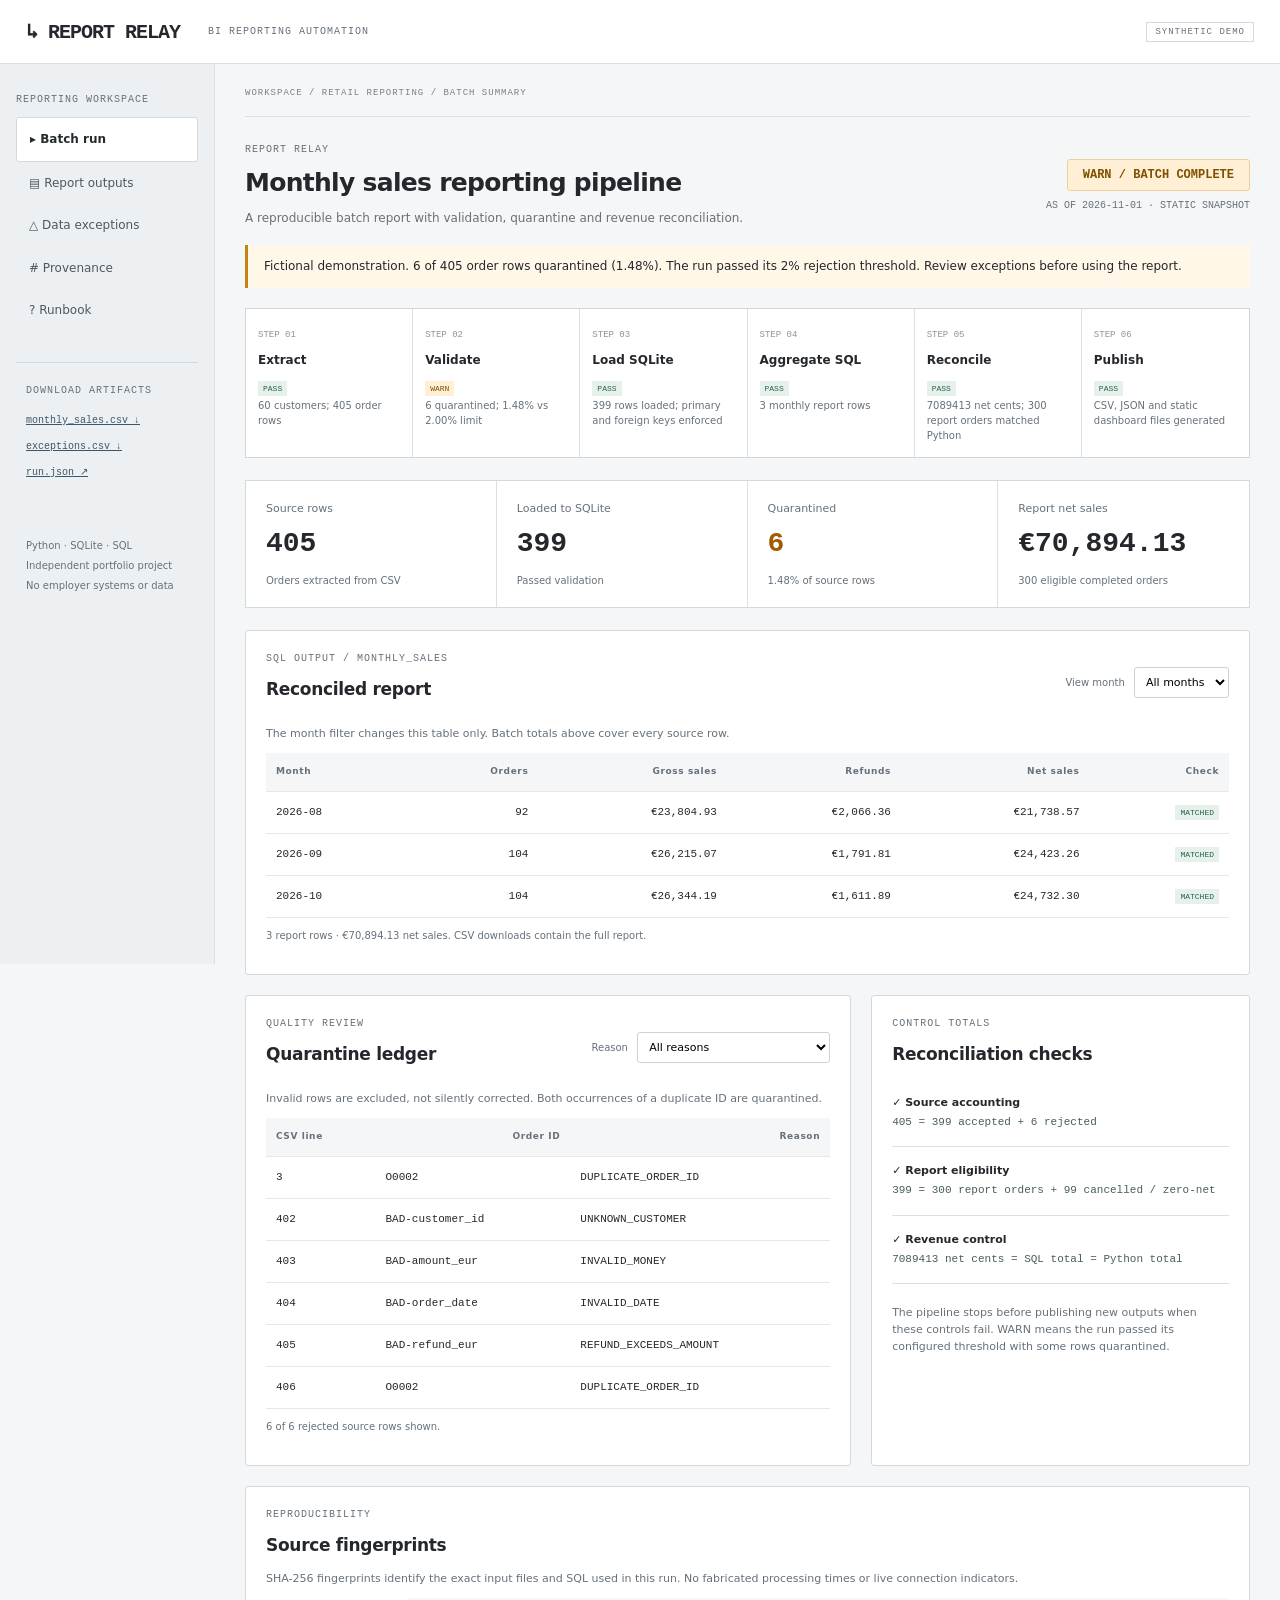
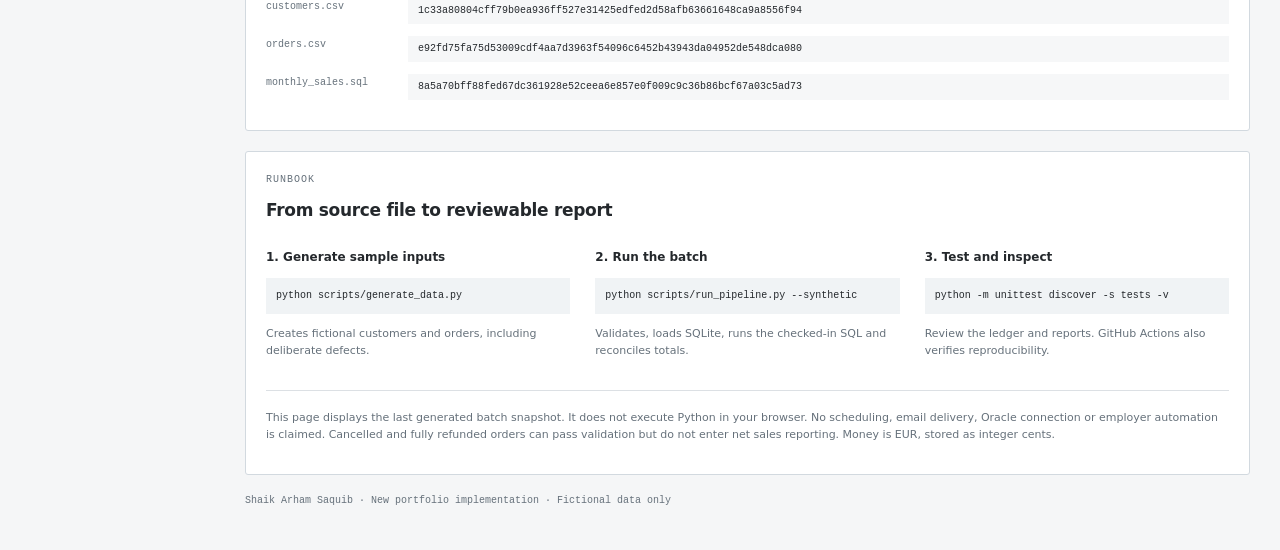
==== site/index.html @ bd5809dd "Build Report Relay with CSV validation, SQLite reporting, reconciliation and run console" ====
<!doctype html><html lang="en"><head><meta charset="utf-8"><meta name="viewport" content="width=device-width,initial-scale=1"><title>Report Relay | BI Reporting Automation</title><link rel="stylesheet" href="styles.css"><script defer src="data.js"></script><script defer src="app.js"></script></head><body><a class="skip" href="#main">Skip to run report</a>
<header><a class="brand" href="#">↳ REPORT RELAY</a><span>BI REPORTING AUTOMATION</span><span class="environment">SYNTHETIC DEMO</span></header><div class="workspace"><aside class="sidebar"><p class="label">REPORTING WORKSPACE</p><a href="#main" class="active">▸ Batch run</a><a href="#reports">▤ Report outputs</a><a href="#exceptions">△ Data exceptions</a><a href="#provenance"># Provenance</a><a href="#method">? Runbook</a><div class="artifacts"><p class="label">DOWNLOAD ARTIFACTS</p><a href="downloads/monthly_sales.csv" download>monthly_sales.csv ↓</a><a href="downloads/exceptions.csv" download>exceptions.csv ↓</a><a href="../outputs/run.json">run.json ↗</a></div><p class="sidebar-note">Python · SQLite · SQL<br>Independent portfolio project<br>No employer systems or data</p></aside>
<main id="main"><div class="breadcrumbs">WORKSPACE / RETAIL REPORTING / BATCH SUMMARY</div><section class="run-title"><div><p class="label">REPORT RELAY</p><h1>Monthly sales reporting pipeline</h1><p class="sub">A reproducible batch report with validation, quarantine and revenue reconciliation.</p></div><div class="run-result"><span id="run-status"></span><small id="asof"></small></div></section><div class="notice" id="notice"></div>
<section class="pipeline" aria-label="Pipeline stage results" id="stages"></section>
<section class="metrics" aria-label="Full batch counts"><article><span>Source rows</span><strong id="input"></strong><small>Orders extracted from CSV</small></article><article><span>Loaded to SQLite</span><strong id="accepted"></strong><small>Passed validation</small></article><article class="warning"><span>Quarantined</span><strong id="rejected"></strong><small id="reject-rate"></small></article><article><span>Report net sales</span><strong id="revenue"></strong><small id="eligible"></small></article></section>
<section class="panel" id="reports"><div class="panel-heading"><div><p class="label">SQL OUTPUT / MONTHLY_SALES</p><h2>Reconciled report</h2></div><label for="month">View month <select id="month"><option value="">All months</option></select></label></div><p class="hint">The month filter changes this table only. Batch totals above cover every source row.</p><div class="table-wrap"><table><caption class="sr-only">Monthly sales output from SQLite</caption><thead><tr><th>Month</th><th>Orders</th><th>Gross sales</th><th>Refunds</th><th>Net sales</th><th>Check</th></tr></thead><tbody id="monthly"></tbody></table></div><p id="month-status" role="status" aria-live="polite"></p></section>
<div class="columns"><section class="panel" id="exceptions"><div class="panel-heading"><div><p class="label">QUALITY REVIEW</p><h2>Quarantine ledger</h2></div><label for="reason">Reason <select id="reason"><option value="">All reasons</option></select></label></div><p class="hint">Invalid rows are excluded, not silently corrected. Both occurrences of a duplicate ID are quarantined.</p><div class="table-wrap"><table><caption class="sr-only">Rejected order rows</caption><thead><tr><th>CSV line</th><th>Order ID</th><th>Reason</th></tr></thead><tbody id="errors"></tbody></table></div><p id="error-status" role="status" aria-live="polite"></p></section><section class="panel checks"><p class="label">CONTROL TOTALS</p><h2>Reconciliation checks</h2><div id="checks"></div><p class="hint">The pipeline stops before publishing new outputs when these controls fail. WARN means the run passed its configured threshold with some rows quarantined.</p></section></div>
<section class="panel" id="provenance"><p class="label">REPRODUCIBILITY</p><h2>Source fingerprints</h2><p class="hint">SHA-256 fingerprints identify the exact input files and SQL used in this run. No fabricated processing times or live connection indicators.</p><dl id="hashes"></dl></section>
<section class="panel" id="method"><p class="label">RUNBOOK</p><h2>From source file to reviewable report</h2><div class="runbook"><div><h3>1. Generate sample inputs</h3><code>python scripts/generate_data.py</code><p>Creates fictional customers and orders, including deliberate defects.</p></div><div><h3>2. Run the batch</h3><code>python scripts/run_pipeline.py --synthetic</code><p>Validates, loads SQLite, runs the checked-in SQL and reconciles totals.</p></div><div><h3>3. Test and inspect</h3><code>python -m unittest discover -s tests -v</code><p>Review the ledger and reports. GitHub Actions also verifies reproducibility.</p></div></div><p class="note">This page displays the last generated batch snapshot. It does not execute Python in your browser. No scheduling, email delivery, Oracle connection or employer automation is claimed. Cancelled and fully refunded orders can pass validation but do not enter net sales reporting. Money is EUR, stored as integer cents.</p></section><footer>Shaik Arham Saquib · New portfolio implementation · Fictional data only</footer></main></div></body></html>
---- site/styles.css ----
:root{--ink:#24282c;--muted:#66717b;--line:#dce0e4;--amber:#a45b00;--bg:#f5f6f7}*{box-sizing:border-box}body{margin:0;font:13px/1.55 system-ui,sans-serif;color:var(--ink);background:var(--bg)}header{height:64px;background:white;border-bottom:1px solid var(--line);display:flex;gap:28px;align-items:center;padding:0 26px}header>span{font:10px monospace;color:var(--muted);letter-spacing:1px}.brand{font:800 20px monospace;letter-spacing:-1px;text-decoration:none;color:var(--ink)}header .environment{margin-left:auto;border:1px solid #d4d9dd;padding:4px 8px;font-size:9px}.workspace{display:grid;grid-template-columns:215px minmax(0,1fr)}.sidebar{padding:28px 16px;background:#edf0f2;border-right:1px solid var(--line);position:sticky;top:0;height:100vh}.sidebar>a{display:block;padding:12px 13px;color:#4d5860;text-decoration:none;border-radius:3px;font-size:12px}.sidebar>a.active{background:#fff;border:1px solid #d5d9dc;color:#252c30;font-weight:700}.label{font:10px/1.5 monospace;letter-spacing:1px;color:var(--muted);margin:0 0 10px}.artifacts{border-top:1px solid #d3d9de;margin:30px 0;padding:20px 10px}.artifacts a{display:block;font:10px/2.6 monospace;color:#3d5669}.sidebar-note{font-size:10px;line-height:2;color:var(--muted);padding:0 10px}main{padding:24px 30px;max-width:1450px;width:100%}.breadcrumbs{font:9px monospace;color:#76818b;letter-spacing:1px;border-bottom:1px solid var(--line);padding-bottom:18px}.run-title{display:flex;justify-content:space-between;gap:25px;align-items:center;padding:25px 0 18px}h1{font-size:25px;letter-spacing:-.7px;line-height:1.3;margin:5px 0 9px}.sub{color:var(--muted);font-size:12px;margin:0}.run-result{text-align:right;white-space:nowrap}#run-status{display:inline-block;font:700 12px monospace;color:#805000;background:#fff0d5;border:1px solid #edcf9c;padding:8px 15px;border-radius:3px}.run-result small{display:block;font:10px monospace;color:var(--muted);margin-top:9px}.notice{border-left:3px solid #c78216;background:#fff7e7;padding:12px 16px;font-size:12px;margin-bottom:20px}.pipeline{display:grid;grid-template-columns:repeat(6,minmax(0,1fr));border:1px solid #cfd6dc;background:white;margin-bottom:22px}.stage{padding:14px 12px;border-right:1px solid var(--line)}.stage:last-child{border:0}.stage .step{font:9px monospace;color:#8b949b}.stage strong{display:block;font-size:12px;margin:8px 0}.stage small{font-size:10px;color:var(--muted);line-height:1.5;display:block}.status{font:8px monospace;padding:3px 5px;color:#23634a;background:#e7f1eb;display:inline-block}.status.warn{background:#fff0d5;color:#805000}.metrics{display:grid;grid-template-columns:repeat(4,1fr);border:1px solid #d2d9df;background:white;margin-bottom:22px}.metrics article{padding:17px 20px;border-right:1px solid var(--line)}.metrics article:last-child{border:0}.metrics span{font-size:11px;color:var(--muted)}.metrics strong{display:block;font:600 28px/1.5 monospace;margin:5px 0}.metrics small{font-size:10px;color:var(--muted)}.metrics .warning strong{color:var(--amber)}.panel{background:white;border:1px solid #d2d9df;padding:20px;margin-bottom:20px;border-radius:3px}.panel-heading{display:flex;justify-content:space-between;gap:15px;align-items:center}h2{font-size:17px;margin:3px 0 12px;letter-spacing:-.3px}.hint{font-size:11px;color:var(--muted)}label{font-size:10px;color:var(--muted)}select{font:11px system-ui;padding:7px;border:1px solid #cbd3da;background:white;margin-left:6px;border-radius:3px;max-width:220px}.table-wrap{overflow:auto}table{width:100%;border-collapse:collapse;white-space:nowrap;font-size:11px;text-align:right}th,td{padding:12px 10px;border-bottom:1px solid #e5e8eb}th{font-size:9px;letter-spacing:.6px;color:var(--muted);background:#f4f6f8}td{font-family:monospace}th:first-child,td:first-child{text-align:left}#errors th,#errors td{text-align:left}#month-status,#error-status{font-size:10px;color:var(--muted)}.columns{display:grid;grid-template-columns:1.6fr 1fr;gap:20px}.check{padding:15px 0;border-bottom:1px solid var(--line)}.check strong{font-size:11px;display:block}.check code{font-size:11px;color:#476052}.checks .hint{margin-top:20px}dl{display:grid;grid-template-columns:130px 1fr;font:10px/1.8 monospace;gap:12px}dt{color:var(--muted)}dd{margin:0;overflow-wrap:anywhere;background:#f6f7f8;padding:4px 10px}.runbook{display:grid;grid-template-columns:repeat(3,minmax(0,1fr));gap:25px}h3{font-size:12px}.runbook code{display:block;font-size:10px;background:#f0f3f5;padding:10px;overflow-wrap:anywhere}.runbook p,.note{font-size:11px;color:var(--muted)}.note{border-top:1px solid var(--line);padding-top:18px;margin-top:20px}footer{font:10px monospace;color:var(--muted);padding-bottom:20px}.sr-only,.skip:not(:focus){position:absolute;width:1px;height:1px;overflow:hidden;clip:rect(0,0,0,0)}:focus-visible{outline:3px solid #e5a442;outline-offset:3px}@media(max-width:1100px){.pipeline{grid-template-columns:repeat(3,1fr)}.stage:nth-child(3){border-right:0}.stage:nth-child(-n+3){border-bottom:1px solid var(--line)}.columns{grid-template-columns:1fr}.runbook{grid-template-columns:1fr}.metrics{grid-template-columns:repeat(2,1fr)}.metrics article:nth-child(2){border-right:0}}@media(max-width:750px){.workspace{grid-template-columns:1fr}.sidebar{position:static;height:auto;border-bottom:1px solid var(--line);display:flex;gap:10px;padding:10px;overflow:auto}.sidebar>.label,.artifacts,.sidebar-note{display:none}.sidebar>a{white-space:nowrap;padding:7px}.run-title{display:block}.run-result{text-align:left;margin-top:15px}main{padding:18px 16px}header{padding:0 16px}header>span:not(.environment){display:none}.pipeline{grid-template-columns:repeat(2,1fr)}.stage:nth-child(3){border-right:1px solid var(--line)}.stage:nth-child(2n){border-right:0}.stage:nth-child(-n+4){border-bottom:1px solid var(--line)}.panel-heading{display:block}.panel-heading label{display:block;margin-bottom:12px}dl{grid-template-columns:1fr;gap:4px}.metrics article{padding:14px}.metrics strong{font-size:24px}}
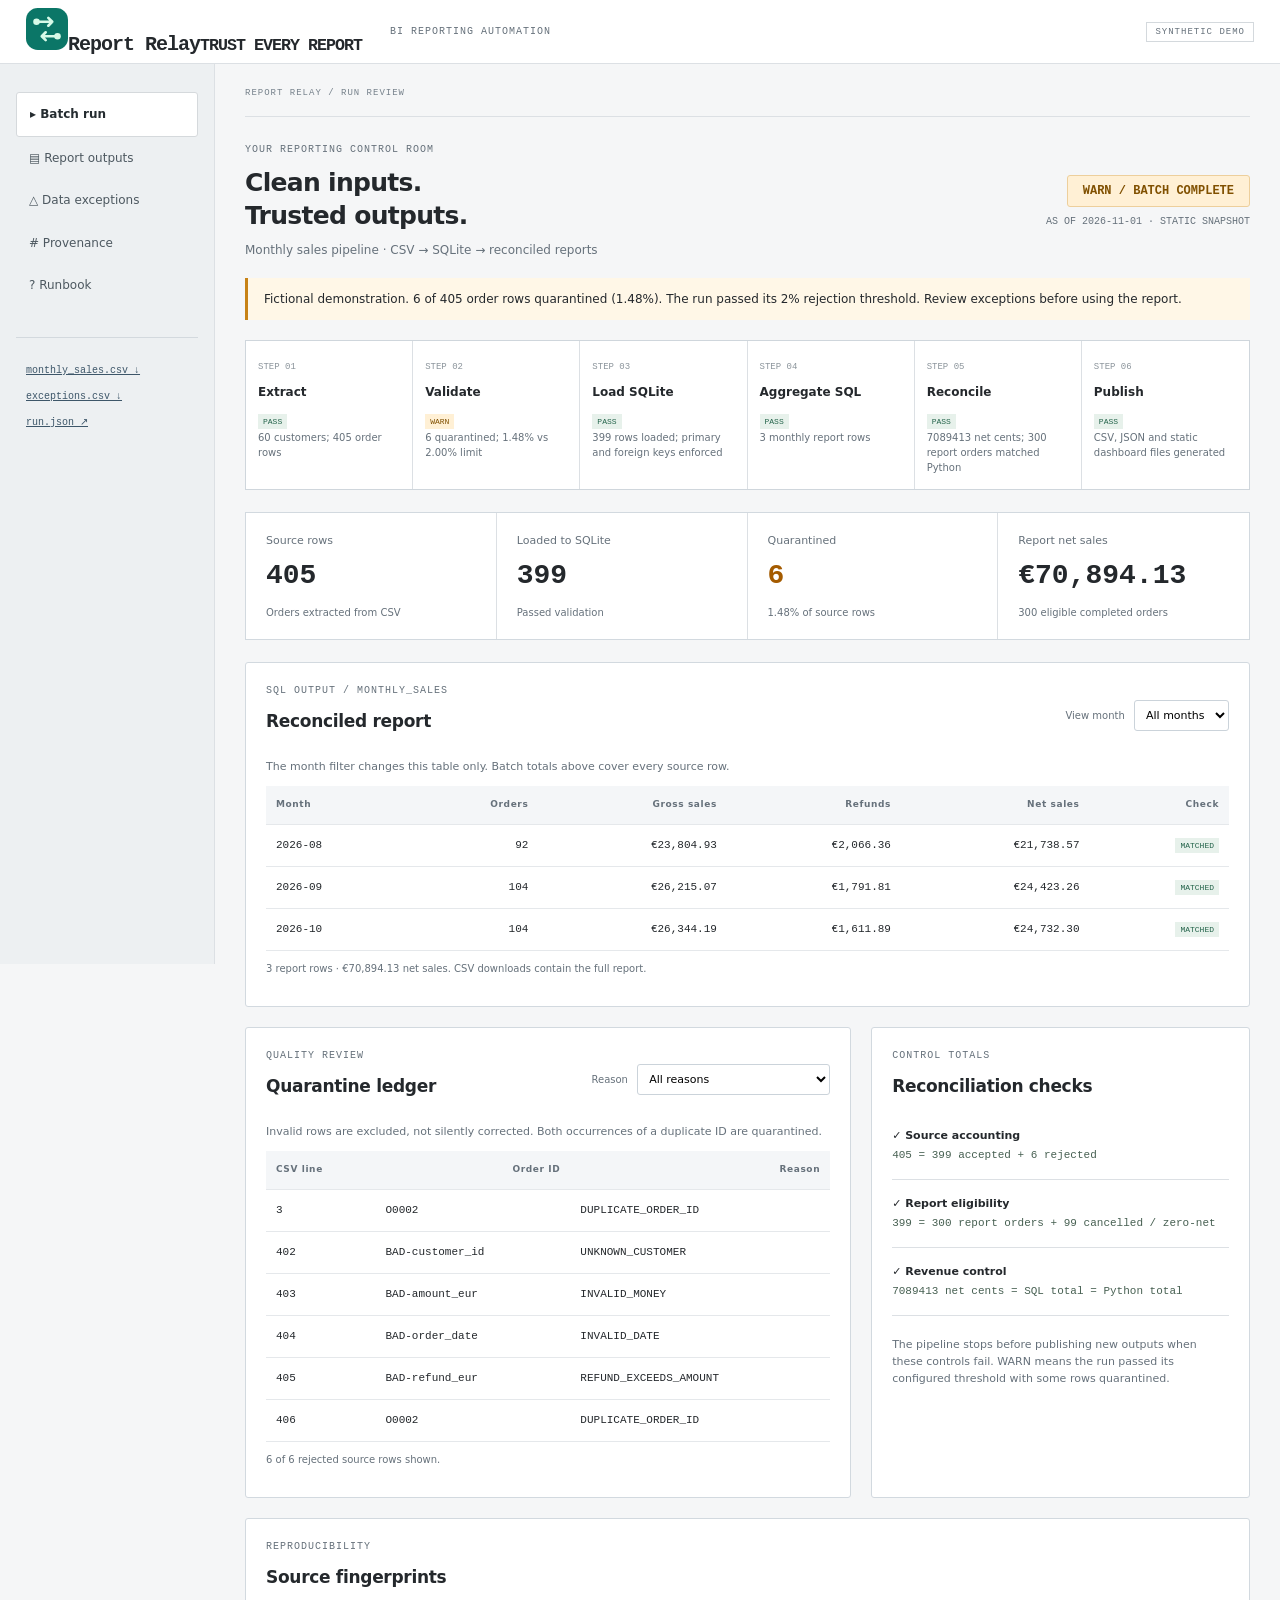
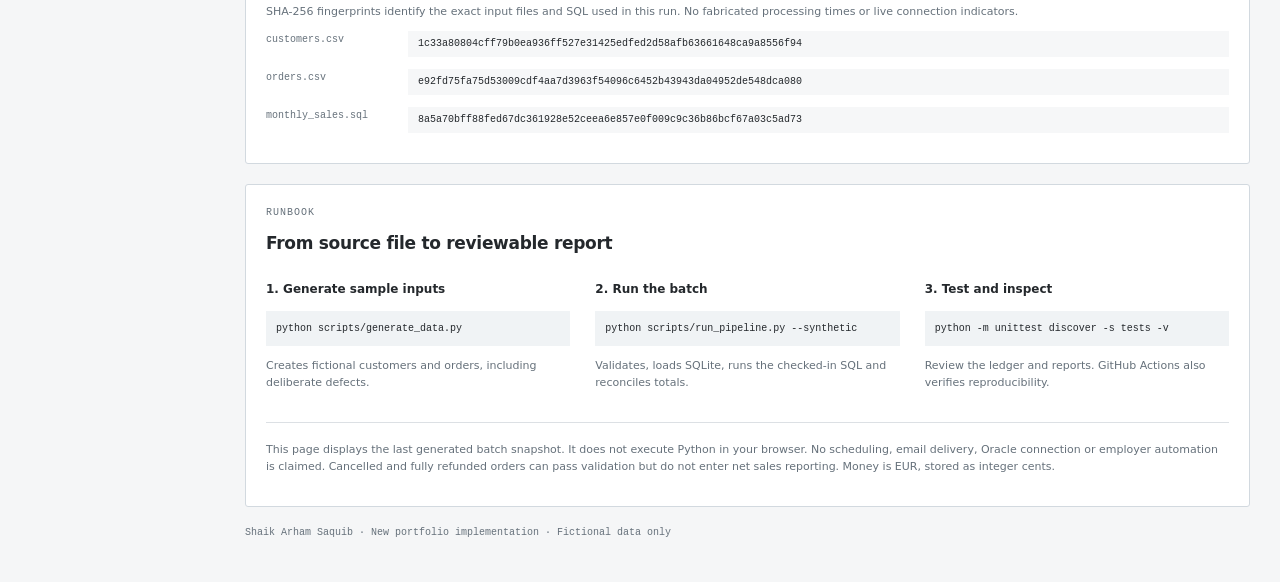
==== commit 2606cee8: "Redesign Report Relay as a mint and teal pipeline workspace" ====
--- a/site/index.html
+++ b/site/index.html
@@ -1,6 +1,6 @@
-<!doctype html><html lang="en"><head><meta charset="utf-8"><meta name="viewport" content="width=device-width,initial-scale=1"><title>Report Relay | BI Reporting Automation</title><link rel="stylesheet" href="styles.css"><script defer src="data.js"></script><script defer src="app.js"></script></head><body><a class="skip" href="#main">Skip to run report</a>
-<header><a class="brand" href="#">↳ REPORT RELAY</a><span>BI REPORTING AUTOMATION</span><span class="environment">SYNTHETIC DEMO</span></header><div class="workspace"><aside class="sidebar"><p class="label">REPORTING WORKSPACE</p><a href="#main" class="active">▸ Batch run</a><a href="#reports">▤ Report outputs</a><a href="#exceptions">△ Data exceptions</a><a href="#provenance"># Provenance</a><a href="#method">? Runbook</a><div class="artifacts"><p class="label">DOWNLOAD ARTIFACTS</p><a href="downloads/monthly_sales.csv" download>monthly_sales.csv ↓</a><a href="downloads/exceptions.csv" download>exceptions.csv ↓</a><a href="../outputs/run.json">run.json ↗</a></div><p class="sidebar-note">Python · SQLite · SQL<br>Independent portfolio project<br>No employer systems or data</p></aside>
-<main id="main"><div class="breadcrumbs">WORKSPACE / RETAIL REPORTING / BATCH SUMMARY</div><section class="run-title"><div><p class="label">REPORT RELAY</p><h1>Monthly sales reporting pipeline</h1><p class="sub">A reproducible batch report with validation, quarantine and revenue reconciliation.</p></div><div class="run-result"><span id="run-status"></span><small id="asof"></small></div></section><div class="notice" id="notice"></div>
+<!doctype html><html lang="en"><head><meta charset="utf-8"><meta name="viewport" content="width=device-width,initial-scale=1"><link rel="icon" type="image/svg+xml" href="logo.svg"><title>Report Relay | BI Reporting Automation</title><link rel="stylesheet" href="styles.css"><script defer src="data.js"></script><script defer src="app.js"></script></head><body><a class="skip" href="#main">Skip to run report</a>
+<header><a class="brand" href="#"><img src="logo.svg" alt="" width="42" height="42"><span>Report Relay<small>TRUST EVERY REPORT</small></span></a><span>BI REPORTING AUTOMATION</span><span class="environment">SYNTHETIC DEMO</span></header><div class="workspace"><aside class="sidebar"><a href="#main" class="active">▸ Batch run</a><a href="#reports">▤ Report outputs</a><a href="#exceptions">△ Data exceptions</a><a href="#provenance"># Provenance</a><a href="#method">? Runbook</a><div class="artifacts"><a href="downloads/monthly_sales.csv" download>monthly_sales.csv ↓</a><a href="downloads/exceptions.csv" download>exceptions.csv ↓</a><a href="../outputs/run.json">run.json ↗</a></div></aside>
+<main id="main"><div class="breadcrumbs">REPORT RELAY / RUN REVIEW</div><section class="run-title"><div><p class="label">YOUR REPORTING CONTROL ROOM</p><h1>Clean inputs.<br>Trusted outputs.</h1><p class="sub">Monthly sales pipeline · CSV → SQLite → reconciled reports</p></div><div class="run-result"><span id="run-status"></span><small id="asof"></small></div></section><div class="notice" id="notice"></div>
 <section class="pipeline" aria-label="Pipeline stage results" id="stages"></section>
 <section class="metrics" aria-label="Full batch counts"><article><span>Source rows</span><strong id="input"></strong><small>Orders extracted from CSV</small></article><article><span>Loaded to SQLite</span><strong id="accepted"></strong><small>Passed validation</small></article><article class="warning"><span>Quarantined</span><strong id="rejected"></strong><small id="reject-rate"></small></article><article><span>Report net sales</span><strong id="revenue"></strong><small id="eligible"></small></article></section>
 <section class="panel" id="reports"><div class="panel-heading"><div><p class="label">SQL OUTPUT / MONTHLY_SALES</p><h2>Reconciled report</h2></div><label for="month">View month <select id="month"><option value="">All months</option></select></label></div><p class="hint">The month filter changes this table only. Batch totals above cover every source row.</p><div class="table-wrap"><table><caption class="sr-only">Monthly sales output from SQLite</caption><thead><tr><th>Month</th><th>Orders</th><th>Gross sales</th><th>Refunds</th><th>Net sales</th><th>Check</th></tr></thead><tbody id="monthly"></tbody></table></div><p id="month-status" role="status" aria-live="polite"></p></section>
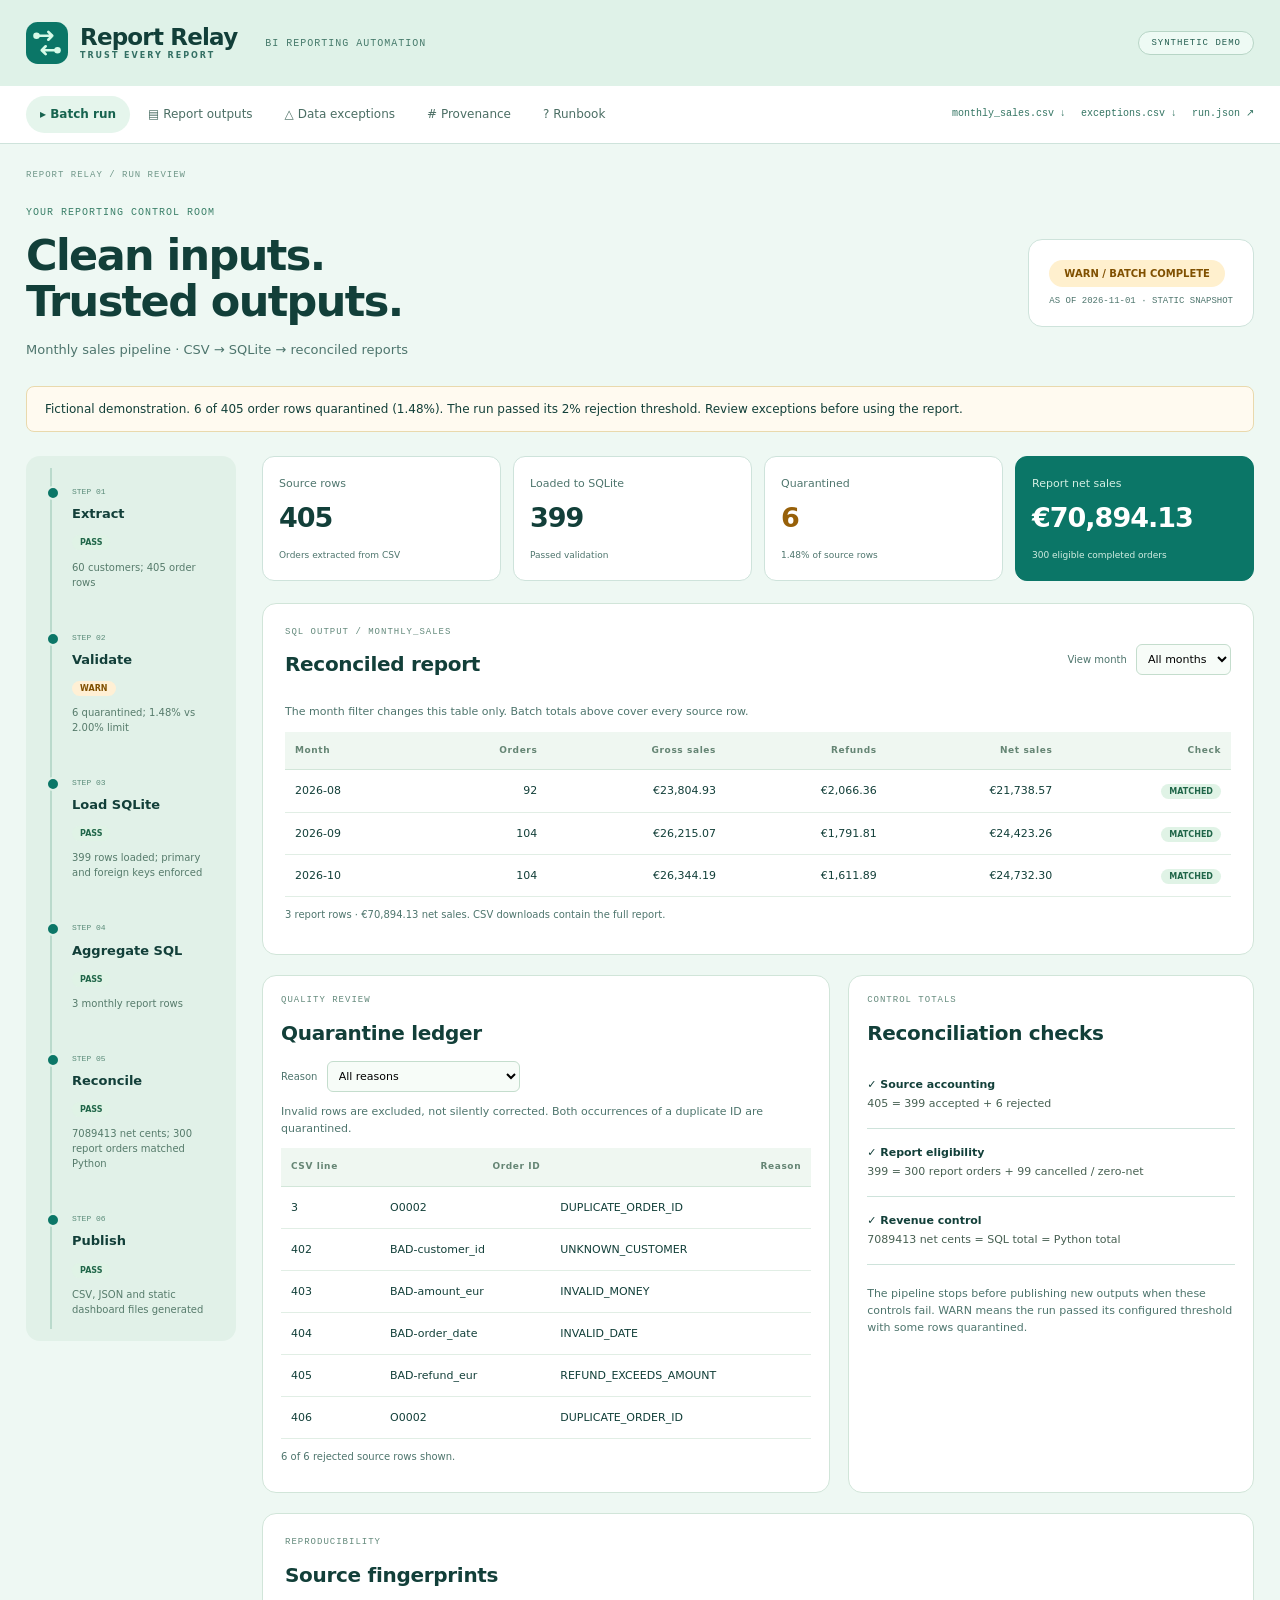
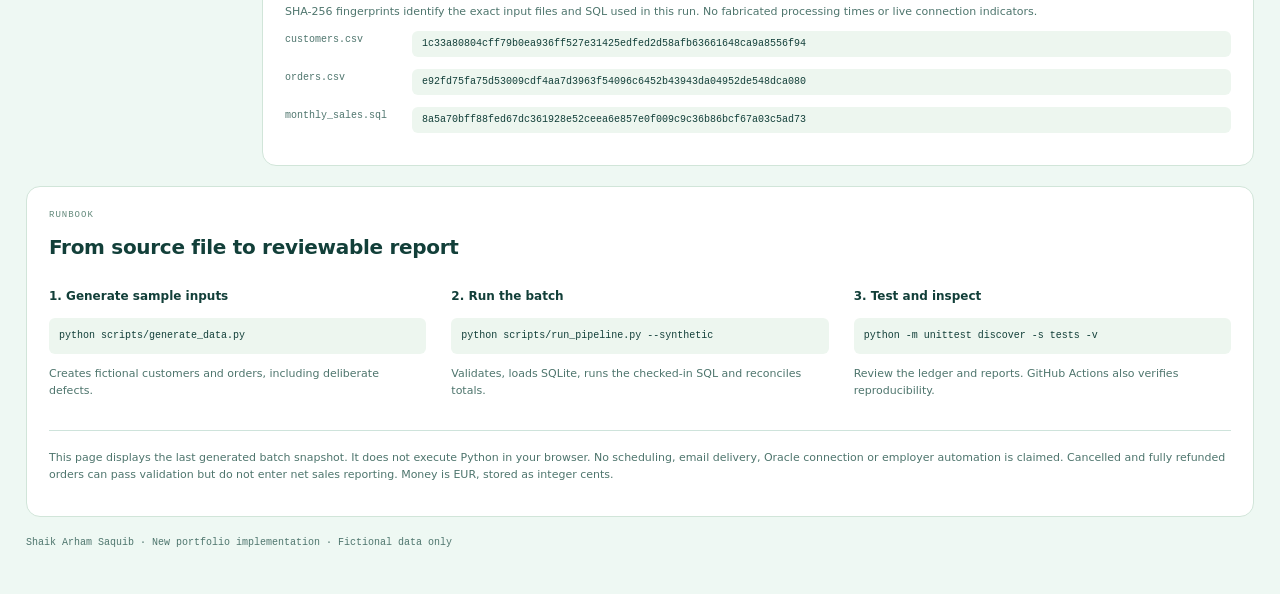
==== commit dd97dbdc: "Refresh stylesheet cache for the new branding" ====
--- a/site/index.html
+++ b/site/index.html
@@ -1,4 +1,4 @@
-<!doctype html><html lang="en"><head><meta charset="utf-8"><meta name="viewport" content="width=device-width,initial-scale=1"><link rel="icon" type="image/svg+xml" href="logo.svg"><title>Report Relay | BI Reporting Automation</title><link rel="stylesheet" href="styles.css"><script defer src="data.js"></script><script defer src="app.js"></script></head><body><a class="skip" href="#main">Skip to run report</a>
+<!doctype html><html lang="en"><head><meta charset="utf-8"><meta name="viewport" content="width=device-width,initial-scale=1"><link rel="icon" type="image/svg+xml" href="logo.svg"><title>Report Relay | BI Reporting Automation</title><link rel="stylesheet" href="styles.css?v=brand-20261031"><script defer src="data.js"></script><script defer src="app.js"></script></head><body><a class="skip" href="#main">Skip to run report</a>
 <header><a class="brand" href="#"><img src="logo.svg" alt="" width="42" height="42"><span>Report Relay<small>TRUST EVERY REPORT</small></span></a><span>BI REPORTING AUTOMATION</span><span class="environment">SYNTHETIC DEMO</span></header><div class="workspace"><aside class="sidebar"><a href="#main" class="active">▸ Batch run</a><a href="#reports">▤ Report outputs</a><a href="#exceptions">△ Data exceptions</a><a href="#provenance"># Provenance</a><a href="#method">? Runbook</a><div class="artifacts"><a href="downloads/monthly_sales.csv" download>monthly_sales.csv ↓</a><a href="downloads/exceptions.csv" download>exceptions.csv ↓</a><a href="../outputs/run.json">run.json ↗</a></div></aside>
 <main id="main"><div class="breadcrumbs">REPORT RELAY / RUN REVIEW</div><section class="run-title"><div><p class="label">YOUR REPORTING CONTROL ROOM</p><h1>Clean inputs.<br>Trusted outputs.</h1><p class="sub">Monthly sales pipeline · CSV → SQLite → reconciled reports</p></div><div class="run-result"><span id="run-status"></span><small id="asof"></small></div></section><div class="notice" id="notice"></div>
 <section class="pipeline" aria-label="Pipeline stage results" id="stages"></section>
--- a/site/styles.css
+++ b/site/styles.css
@@ -1 +1,4 @@
 :root{--ink:#24282c;--muted:#66717b;--line:#dce0e4;--amber:#a45b00;--bg:#f5f6f7}*{box-sizing:border-box}body{margin:0;font:13px/1.55 system-ui,sans-serif;color:var(--ink);background:var(--bg)}header{height:64px;background:white;border-bottom:1px solid var(--line);display:flex;gap:28px;align-items:center;padding:0 26px}header>span{font:10px monospace;color:var(--muted);letter-spacing:1px}.brand{font:800 20px monospace;letter-spacing:-1px;text-decoration:none;color:var(--ink)}header .environment{margin-left:auto;border:1px solid #d4d9dd;padding:4px 8px;font-size:9px}.workspace{display:grid;grid-template-columns:215px minmax(0,1fr)}.sidebar{padding:28px 16px;background:#edf0f2;border-right:1px solid var(--line);position:sticky;top:0;height:100vh}.sidebar>a{display:block;padding:12px 13px;color:#4d5860;text-decoration:none;border-radius:3px;font-size:12px}.sidebar>a.active{background:#fff;border:1px solid #d5d9dc;color:#252c30;font-weight:700}.label{font:10px/1.5 monospace;letter-spacing:1px;color:var(--muted);margin:0 0 10px}.artifacts{border-top:1px solid #d3d9de;margin:30px 0;padding:20px 10px}.artifacts a{display:block;font:10px/2.6 monospace;color:#3d5669}.sidebar-note{font-size:10px;line-height:2;color:var(--muted);padding:0 10px}main{padding:24px 30px;max-width:1450px;width:100%}.breadcrumbs{font:9px monospace;color:#76818b;letter-spacing:1px;border-bottom:1px solid var(--line);padding-bottom:18px}.run-title{display:flex;justify-content:space-between;gap:25px;align-items:center;padding:25px 0 18px}h1{font-size:25px;letter-spacing:-.7px;line-height:1.3;margin:5px 0 9px}.sub{color:var(--muted);font-size:12px;margin:0}.run-result{text-align:right;white-space:nowrap}#run-status{display:inline-block;font:700 12px monospace;color:#805000;background:#fff0d5;border:1px solid #edcf9c;padding:8px 15px;border-radius:3px}.run-result small{display:block;font:10px monospace;color:var(--muted);margin-top:9px}.notice{border-left:3px solid #c78216;background:#fff7e7;padding:12px 16px;font-size:12px;margin-bottom:20px}.pipeline{display:grid;grid-template-columns:repeat(6,minmax(0,1fr));border:1px solid #cfd6dc;background:white;margin-bottom:22px}.stage{padding:14px 12px;border-right:1px solid var(--line)}.stage:last-child{border:0}.stage .step{font:9px monospace;color:#8b949b}.stage strong{display:block;font-size:12px;margin:8px 0}.stage small{font-size:10px;color:var(--muted);line-height:1.5;display:block}.status{font:8px monospace;padding:3px 5px;color:#23634a;background:#e7f1eb;display:inline-block}.status.warn{background:#fff0d5;color:#805000}.metrics{display:grid;grid-template-columns:repeat(4,1fr);border:1px solid #d2d9df;background:white;margin-bottom:22px}.metrics article{padding:17px 20px;border-right:1px solid var(--line)}.metrics article:last-child{border:0}.metrics span{font-size:11px;color:var(--muted)}.metrics strong{display:block;font:600 28px/1.5 monospace;margin:5px 0}.metrics small{font-size:10px;color:var(--muted)}.metrics .warning strong{color:var(--amber)}.panel{background:white;border:1px solid #d2d9df;padding:20px;margin-bottom:20px;border-radius:3px}.panel-heading{display:flex;justify-content:space-between;gap:15px;align-items:center}h2{font-size:17px;margin:3px 0 12px;letter-spacing:-.3px}.hint{font-size:11px;color:var(--muted)}label{font-size:10px;color:var(--muted)}select{font:11px system-ui;padding:7px;border:1px solid #cbd3da;background:white;margin-left:6px;border-radius:3px;max-width:220px}.table-wrap{overflow:auto}table{width:100%;border-collapse:collapse;white-space:nowrap;font-size:11px;text-align:right}th,td{padding:12px 10px;border-bottom:1px solid #e5e8eb}th{font-size:9px;letter-spacing:.6px;color:var(--muted);background:#f4f6f8}td{font-family:monospace}th:first-child,td:first-child{text-align:left}#errors th,#errors td{text-align:left}#month-status,#error-status{font-size:10px;color:var(--muted)}.columns{display:grid;grid-template-columns:1.6fr 1fr;gap:20px}.check{padding:15px 0;border-bottom:1px solid var(--line)}.check strong{font-size:11px;display:block}.check code{font-size:11px;color:#476052}.checks .hint{margin-top:20px}dl{display:grid;grid-template-columns:130px 1fr;font:10px/1.8 monospace;gap:12px}dt{color:var(--muted)}dd{margin:0;overflow-wrap:anywhere;background:#f6f7f8;padding:4px 10px}.runbook{display:grid;grid-template-columns:repeat(3,minmax(0,1fr));gap:25px}h3{font-size:12px}.runbook code{display:block;font-size:10px;background:#f0f3f5;padding:10px;overflow-wrap:anywhere}.runbook p,.note{font-size:11px;color:var(--muted)}.note{border-top:1px solid var(--line);padding-top:18px;margin-top:20px}footer{font:10px monospace;color:var(--muted);padding-bottom:20px}.sr-only,.skip:not(:focus){position:absolute;width:1px;height:1px;overflow:hidden;clip:rect(0,0,0,0)}:focus-visible{outline:3px solid #e5a442;outline-offset:3px}@media(max-width:1100px){.pipeline{grid-template-columns:repeat(3,1fr)}.stage:nth-child(3){border-right:0}.stage:nth-child(-n+3){border-bottom:1px solid var(--line)}.columns{grid-template-columns:1fr}.runbook{grid-template-columns:1fr}.metrics{grid-template-columns:repeat(2,1fr)}.metrics article:nth-child(2){border-right:0}}@media(max-width:750px){.workspace{grid-template-columns:1fr}.sidebar{position:static;height:auto;border-bottom:1px solid var(--line);display:flex;gap:10px;padding:10px;overflow:auto}.sidebar>.label,.artifacts,.sidebar-note{display:none}.sidebar>a{white-space:nowrap;padding:7px}.run-title{display:block}.run-result{text-align:left;margin-top:15px}main{padding:18px 16px}header{padding:0 16px}header>span:not(.environment){display:none}.pipeline{grid-template-columns:repeat(2,1fr)}.stage:nth-child(3){border-right:1px solid var(--line)}.stage:nth-child(2n){border-right:0}.stage:nth-child(-n+4){border-bottom:1px solid var(--line)}.panel-heading{display:block}.panel-heading label{display:block;margin-bottom:12px}dl{grid-template-columns:1fr;gap:4px}.metrics article{padding:14px}.metrics strong{font-size:24px}}
+
+/* Report Relay: mint control room, horizontal navigation and a vertical run timeline. */
+:root{--ink:#123f39;--muted:#4e756d;--line:#cee3db;--bg:#eef8f3;--amber:#976009}body{background:var(--bg);font-family:system-ui,sans-serif}header{height:86px;border:0;background:#dff2e8;max-width:none;padding:0 max(26px,calc((100vw - 1360px)/2))}.brand{display:flex;align-items:center;gap:12px;font:750 23px system-ui;letter-spacing:-.8px}.brand img{display:block}.brand small{display:block;font-size:8px;letter-spacing:2px;margin-top:2px;color:#347064}.brand span{line-height:1.1}header>span{color:#467a6b}header .environment{background:#eefaf4;border-color:#b7d5c6;color:#245e50;border-radius:20px;padding:6px 12px}.workspace{display:block}.sidebar{position:static;height:auto;max-width:none;background:#fff;border:0;border-bottom:1px solid var(--line);display:flex;align-items:center;gap:4px;padding:10px max(26px,calc((100vw - 1360px)/2));overflow:auto}.sidebar>a{white-space:nowrap;border-radius:25px;padding:9px 14px;color:#4b6e64}.sidebar>a.active{background:#e5f5ec;border:0;color:#17634f}.artifacts{display:flex;border:0;margin:0 0 0 auto;padding:0 0 0 20px;gap:15px;white-space:nowrap}.artifacts a{font-size:10px;color:#337462;text-decoration:none}main{max-width:1360px;margin:auto;padding:26px;display:grid;grid-template-columns:210px minmax(0,1fr);column-gap:26px;align-items:start}.breadcrumbs{grid-column:1/-1;color:#709789;border:0;font-size:9px;padding-bottom:0}.run-title{grid-column:1/-1;padding:25px 0}.run-title .label{color:#3b8069;font-size:10px}h1{font-size:43px;line-height:1.08;letter-spacing:-1.6px;font-weight:650;margin:12px 0 16px}.sub{font-size:13px}.run-result{background:#fff;border:1px solid var(--line);border-radius:14px;padding:20px;text-align:left}#run-status{border:0;background:#fff0ce;border-radius:20px;font:700 10px system-ui;padding:8px 15px}.run-result small{font-size:9px}.notice{grid-column:1/-1;background:#fffaf0;border:1px solid #e9d9ad;border-radius:8px;padding:13px 18px;margin-bottom:24px}.pipeline{grid-column:1;grid-row:4/8;display:flex;flex-direction:column;background:#e1f1e8;border:0;border-radius:14px;padding:12px;margin:0;position:sticky;top:16px}.stage{position:relative;border:0!important;border-left:2px solid #badacc!important;margin-left:12px;padding:12px 12px 24px 20px}.stage:before{content:'';position:absolute;width:10px;height:10px;border-radius:50%;left:-6px;top:18px;background:#0b7667;border:2px solid #e1f1e8}.stage:last-child{padding-bottom:12px}.stage .step{font-size:8px;color:#5a8b79}.stage strong{font-size:13px;margin:4px 0 7px}.stage small{margin-top:8px;font-size:10px;color:#567b6b}.status{border-radius:20px;background:#e0f3e6;color:#206649;font-family:system-ui;font-size:8px;font-weight:750;padding:3px 8px}.metrics{grid-column:2;grid-row:4;display:grid;grid-template-columns:repeat(4,1fr);gap:12px;background:none;border:0}.metrics article{border:1px solid #cee3db!important;border-radius:12px;background:#fff;padding:16px}.metrics article:last-child{background:#0b7667;color:#fff;border-color:#0b7667!important}.metrics article:last-child span,.metrics article:last-child small{color:#d3eee2}.metrics strong{font-family:system-ui;font-size:27px;font-weight:650;letter-spacing:-1px}.metrics small{font-size:9px}.panel{border-color:#d1e5d9;border-radius:14px;padding:22px}.panel h2{font-size:20px;font-weight:650}#reports{grid-column:2;grid-row:5}.columns{grid-column:2;grid-row:6;grid-template-columns:1.4fr 1fr;gap:18px}.columns .panel{padding:18px;min-width:0}.columns .panel-heading{display:block}.columns .panel-heading label{display:block;margin:10px 0}#provenance{grid-column:2;grid-row:7}#method{grid-column:1/-1;grid-row:8}footer{grid-column:1/-1;grid-row:9}.label{color:#648a7c;font-size:9px}th{background:#eff7f1;color:#658574;border-bottom:1px solid #d2e6d9}td{font-family:system-ui;font-variant-numeric:tabular-nums;border-color:#e1eee5;font-size:11px}select{border-color:#c4ddcd;border-radius:6px;background:#f7fcf8}.check code{font-family:system-ui;font-size:11px}dd,.runbook code{background:#edf6ef;border-radius:6px}dl{grid-template-columns:115px 1fr}.runbook{grid-template-columns:repeat(3,minmax(0,1fr))}:focus-visible{outline:3px solid #0b7667;outline-offset:3px}@media(max-width:1100px){main{grid-template-columns:175px minmax(0,1fr);gap:18px}.metrics{grid-template-columns:repeat(2,1fr)}.columns{grid-template-columns:1fr}.artifacts{display:none}.runbook{grid-template-columns:1fr}}@media(max-width:750px){header{height:75px;padding:0 18px}.brand{font-size:20px}.sidebar{display:flex;padding:9px 12px;gap:2px}.sidebar>a{padding:8px 10px;font-size:10px}.sidebar .artifacts{display:none}main{display:flex;flex-direction:column;gap:0;padding:20px 16px}main>*{width:100%}.run-title{display:flex;gap:12px;padding:20px 0}h1{font-size:32px}.run-result{padding:12px;white-space:normal}.run-result small{font-size:8px}.sub{font-size:11px}#run-status{font-size:8px;padding:6px 9px}.pipeline{position:static;display:grid;grid-template-columns:repeat(2,minmax(0,1fr));padding:12px;margin-bottom:20px}.stage{padding:10px 8px 18px 15px}.metrics{display:grid;grid-template-columns:repeat(2,1fr);margin-bottom:20px}.columns{display:block}.panel-heading{display:block}.panel-heading label{display:block;margin-bottom:10px}dl{grid-template-columns:1fr}.runbook{grid-template-columns:1fr}header>span:not(.environment){display:none}}
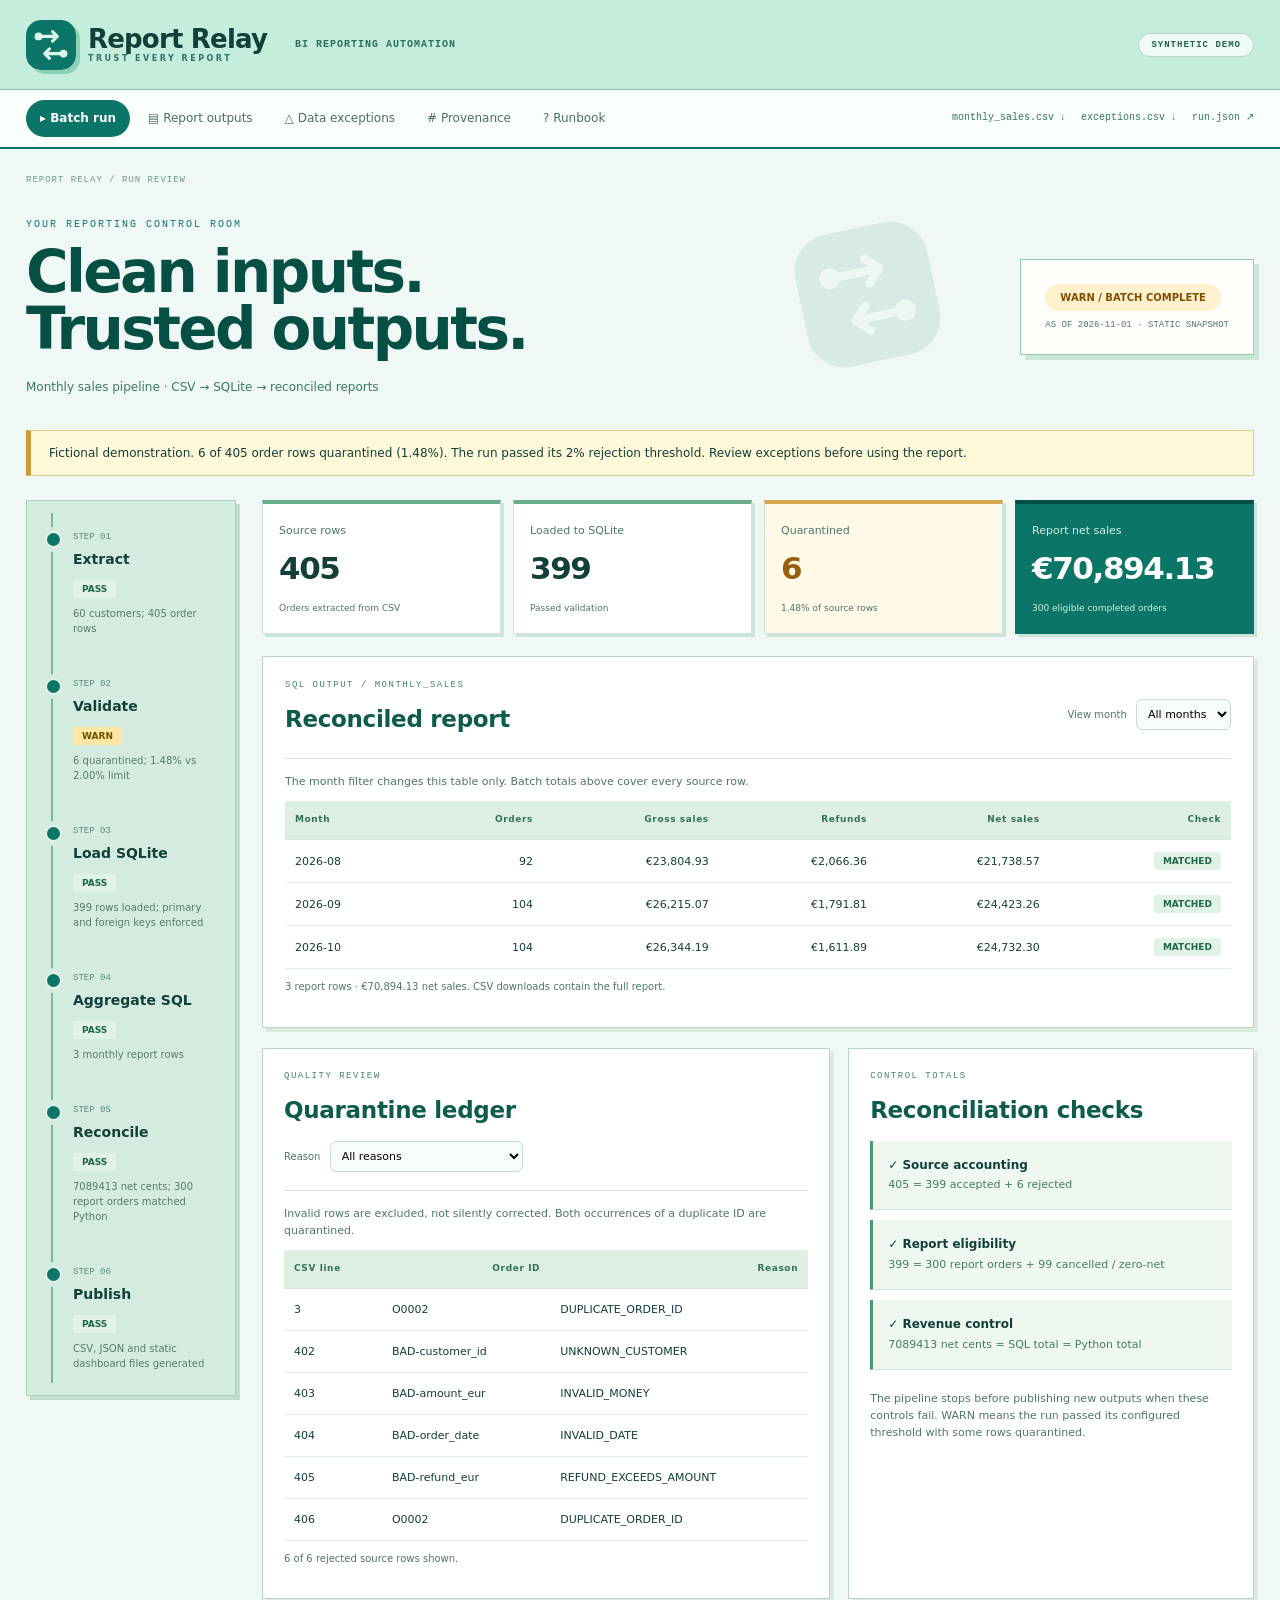
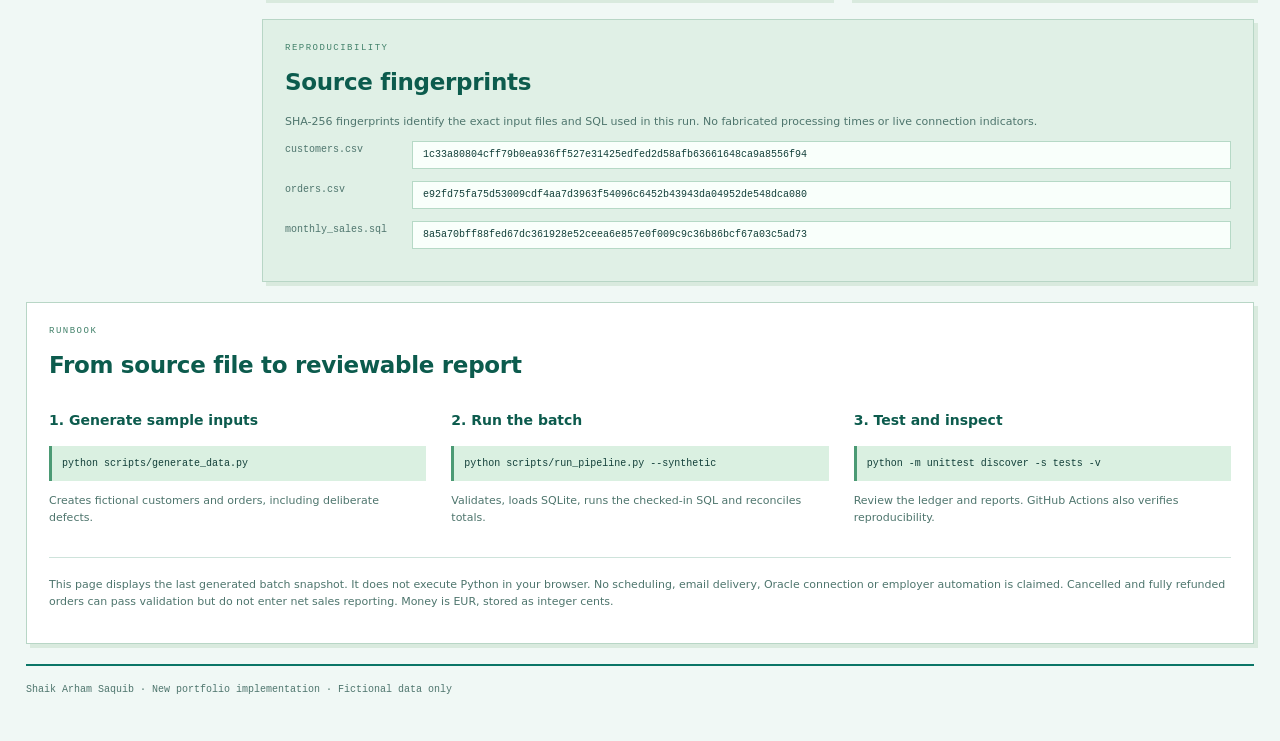
==== commit 067db612: "Strengthen project visual identity and add branded tab icons" ====
--- a/site/index.html
+++ b/site/index.html
@@ -1,4 +1,4 @@
-<!doctype html><html lang="en"><head><meta charset="utf-8"><meta name="viewport" content="width=device-width,initial-scale=1"><link rel="icon" type="image/svg+xml" href="logo.svg"><title>Report Relay | BI Reporting Automation</title><link rel="stylesheet" href="styles.css?v=brand-20261031"><script defer src="data.js"></script><script defer src="app.js"></script></head><body><a class="skip" href="#main">Skip to run report</a>
+<!doctype html><html lang="en"><head><meta charset="utf-8"><meta name="viewport" content="width=device-width,initial-scale=1"><link rel="icon" href="favicon.ico?v=identity4" sizes="any"><link rel="icon" type="image/png" sizes="48x48" href="favicon.png?v=identity4"><link rel="apple-touch-icon" href="favicon.png?v=identity4"><title>Report Relay | BI Reporting Automation</title><link rel="stylesheet" href="styles.css?v=identity4"><script defer src="data.js"></script><script defer src="app.js"></script></head><body><a class="skip" href="#main">Skip to run report</a>
 <header><a class="brand" href="#"><img src="logo.svg" alt="" width="42" height="42"><span>Report Relay<small>TRUST EVERY REPORT</small></span></a><span>BI REPORTING AUTOMATION</span><span class="environment">SYNTHETIC DEMO</span></header><div class="workspace"><aside class="sidebar"><a href="#main" class="active">▸ Batch run</a><a href="#reports">▤ Report outputs</a><a href="#exceptions">△ Data exceptions</a><a href="#provenance"># Provenance</a><a href="#method">? Runbook</a><div class="artifacts"><a href="downloads/monthly_sales.csv" download>monthly_sales.csv ↓</a><a href="downloads/exceptions.csv" download>exceptions.csv ↓</a><a href="../outputs/run.json">run.json ↗</a></div></aside>
 <main id="main"><div class="breadcrumbs">REPORT RELAY / RUN REVIEW</div><section class="run-title"><div><p class="label">YOUR REPORTING CONTROL ROOM</p><h1>Clean inputs.<br>Trusted outputs.</h1><p class="sub">Monthly sales pipeline · CSV → SQLite → reconciled reports</p></div><div class="run-result"><span id="run-status"></span><small id="asof"></small></div></section><div class="notice" id="notice"></div>
 <section class="pipeline" aria-label="Pipeline stage results" id="stages"></section>
--- a/site/styles.css
+++ b/site/styles.css
@@ -2,3 +2,6 @@
 
 /* Report Relay: mint control room, horizontal navigation and a vertical run timeline. */
 :root{--ink:#123f39;--muted:#4e756d;--line:#cee3db;--bg:#eef8f3;--amber:#976009}body{background:var(--bg);font-family:system-ui,sans-serif}header{height:86px;border:0;background:#dff2e8;max-width:none;padding:0 max(26px,calc((100vw - 1360px)/2))}.brand{display:flex;align-items:center;gap:12px;font:750 23px system-ui;letter-spacing:-.8px}.brand img{display:block}.brand small{display:block;font-size:8px;letter-spacing:2px;margin-top:2px;color:#347064}.brand span{line-height:1.1}header>span{color:#467a6b}header .environment{background:#eefaf4;border-color:#b7d5c6;color:#245e50;border-radius:20px;padding:6px 12px}.workspace{display:block}.sidebar{position:static;height:auto;max-width:none;background:#fff;border:0;border-bottom:1px solid var(--line);display:flex;align-items:center;gap:4px;padding:10px max(26px,calc((100vw - 1360px)/2));overflow:auto}.sidebar>a{white-space:nowrap;border-radius:25px;padding:9px 14px;color:#4b6e64}.sidebar>a.active{background:#e5f5ec;border:0;color:#17634f}.artifacts{display:flex;border:0;margin:0 0 0 auto;padding:0 0 0 20px;gap:15px;white-space:nowrap}.artifacts a{font-size:10px;color:#337462;text-decoration:none}main{max-width:1360px;margin:auto;padding:26px;display:grid;grid-template-columns:210px minmax(0,1fr);column-gap:26px;align-items:start}.breadcrumbs{grid-column:1/-1;color:#709789;border:0;font-size:9px;padding-bottom:0}.run-title{grid-column:1/-1;padding:25px 0}.run-title .label{color:#3b8069;font-size:10px}h1{font-size:43px;line-height:1.08;letter-spacing:-1.6px;font-weight:650;margin:12px 0 16px}.sub{font-size:13px}.run-result{background:#fff;border:1px solid var(--line);border-radius:14px;padding:20px;text-align:left}#run-status{border:0;background:#fff0ce;border-radius:20px;font:700 10px system-ui;padding:8px 15px}.run-result small{font-size:9px}.notice{grid-column:1/-1;background:#fffaf0;border:1px solid #e9d9ad;border-radius:8px;padding:13px 18px;margin-bottom:24px}.pipeline{grid-column:1;grid-row:4/8;display:flex;flex-direction:column;background:#e1f1e8;border:0;border-radius:14px;padding:12px;margin:0;position:sticky;top:16px}.stage{position:relative;border:0!important;border-left:2px solid #badacc!important;margin-left:12px;padding:12px 12px 24px 20px}.stage:before{content:'';position:absolute;width:10px;height:10px;border-radius:50%;left:-6px;top:18px;background:#0b7667;border:2px solid #e1f1e8}.stage:last-child{padding-bottom:12px}.stage .step{font-size:8px;color:#5a8b79}.stage strong{font-size:13px;margin:4px 0 7px}.stage small{margin-top:8px;font-size:10px;color:#567b6b}.status{border-radius:20px;background:#e0f3e6;color:#206649;font-family:system-ui;font-size:8px;font-weight:750;padding:3px 8px}.metrics{grid-column:2;grid-row:4;display:grid;grid-template-columns:repeat(4,1fr);gap:12px;background:none;border:0}.metrics article{border:1px solid #cee3db!important;border-radius:12px;background:#fff;padding:16px}.metrics article:last-child{background:#0b7667;color:#fff;border-color:#0b7667!important}.metrics article:last-child span,.metrics article:last-child small{color:#d3eee2}.metrics strong{font-family:system-ui;font-size:27px;font-weight:650;letter-spacing:-1px}.metrics small{font-size:9px}.panel{border-color:#d1e5d9;border-radius:14px;padding:22px}.panel h2{font-size:20px;font-weight:650}#reports{grid-column:2;grid-row:5}.columns{grid-column:2;grid-row:6;grid-template-columns:1.4fr 1fr;gap:18px}.columns .panel{padding:18px;min-width:0}.columns .panel-heading{display:block}.columns .panel-heading label{display:block;margin:10px 0}#provenance{grid-column:2;grid-row:7}#method{grid-column:1/-1;grid-row:8}footer{grid-column:1/-1;grid-row:9}.label{color:#648a7c;font-size:9px}th{background:#eff7f1;color:#658574;border-bottom:1px solid #d2e6d9}td{font-family:system-ui;font-variant-numeric:tabular-nums;border-color:#e1eee5;font-size:11px}select{border-color:#c4ddcd;border-radius:6px;background:#f7fcf8}.check code{font-family:system-ui;font-size:11px}dd,.runbook code{background:#edf6ef;border-radius:6px}dl{grid-template-columns:115px 1fr}.runbook{grid-template-columns:repeat(3,minmax(0,1fr))}:focus-visible{outline:3px solid #0b7667;outline-offset:3px}@media(max-width:1100px){main{grid-template-columns:175px minmax(0,1fr);gap:18px}.metrics{grid-template-columns:repeat(2,1fr)}.columns{grid-template-columns:1fr}.artifacts{display:none}.runbook{grid-template-columns:1fr}}@media(max-width:750px){header{height:75px;padding:0 18px}.brand{font-size:20px}.sidebar{display:flex;padding:9px 12px;gap:2px}.sidebar>a{padding:8px 10px;font-size:10px}.sidebar .artifacts{display:none}main{display:flex;flex-direction:column;gap:0;padding:20px 16px}main>*{width:100%}.run-title{display:flex;gap:12px;padding:20px 0}h1{font-size:32px}.run-result{padding:12px;white-space:normal}.run-result small{font-size:8px}.sub{font-size:11px}#run-status{font-size:8px;padding:6px 9px}.pipeline{position:static;display:grid;grid-template-columns:repeat(2,minmax(0,1fr));padding:12px;margin-bottom:20px}.stage{padding:10px 8px 18px 15px}.metrics{display:grid;grid-template-columns:repeat(2,1fr);margin-bottom:20px}.columns{display:block}.panel-heading{display:block}.panel-heading label{display:block;margin-bottom:10px}dl{grid-template-columns:1fr}.runbook{grid-template-columns:1fr}header>span:not(.environment){display:none}}
+
+/* Relay visual system: bright technical canvas and a prominent routing motif. */
+body{background:#f0f8f5;background-image:radial-gradient(#b6d9cc 0.55px,transparent .55px);background-size:18px 18px}header{background:#c5eddb;border-bottom:1px solid #85c8ae;height:90px}.brand{font-size:26px}.brand img{width:50px;height:50px;box-shadow:4px 4px 0 #8ecfb7;border-radius:15px}.brand small{letter-spacing:2.5px;font-size:8px}header>span{font-weight:700;color:#2b705a}.sidebar{background:#fafffc;border-bottom:2px solid #0b7667}.sidebar>a.active{background:#0b7667;color:#fff}.run-title{padding:30px 0;position:relative;isolation:isolate;min-height:245px}.run-title:after{content:'';position:absolute;right:26%;top:42px;width:135px;height:135px;background:url('logo.svg') center/contain no-repeat;opacity:.1;transform:rotate(-12deg);z-index:-1}.run-title .label{letter-spacing:2px;color:#0b7667}h1{font-size:58px;letter-spacing:-2.6px;line-height:.98;font-weight:750;color:#064f45}.sub{margin-top:20px;font-size:12px;color:#3a7965}.run-result{border:1px solid #8fc9b0;box-shadow:5px 5px 0 #cae7d9;background:#fffefa;border-radius:0;padding:24px}.notice{background:#fff8d9;border:1px solid #e4c985;border-left:5px solid #c99c35;border-radius:0}.pipeline{background:#d4ecdf;border-radius:0;border:1px solid #a8d4be;box-shadow:4px 4px 0 #bedfce}.stage strong{font-size:14px;font-weight:750}.stage{border-left-color:#79b89a!important}.stage:before{width:13px;height:13px;left:-8px;box-shadow:0 0 0 4px #d4ecdf}.stage .step{font-size:9px}.metrics article{border-radius:0;box-shadow:3px 3px 0 #cde5d8;border-top:4px solid #69ae8c!important}.metrics article:last-child{background:#0b7667;border-top-color:#064f45!important}.metrics strong{font-size:31px;letter-spacing:-1.4px}.metrics .warning{background:#fff9e8;border-top-color:#d5a74a!important}.panel{border-radius:0;border-color:#b8d6c6;box-shadow:4px 4px 0 #d9eade}.panel-heading{border-bottom:1px solid #d5e5dc;padding-bottom:8px;margin-bottom:14px}.panel h2{font-size:23px;color:#0c5b4d}.label{color:#43826b;letter-spacing:1.5px}th{background:#dcefe2;color:#337258}.status{border-radius:3px;font-size:9px;padding:4px 9px}.status.warn{background:#ffe7a3;color:#6e4f06}.check{background:#eef8f1;margin-bottom:10px;padding:15px;border-left:3px solid #4b9a74}.check strong{font-size:12px}.check code{color:#477965}.columns .panel{padding:21px}#provenance{background:#e0f0e6}dd{background:#f9fffb;border:1px solid #b6d9c6;border-radius:0}.runbook code{background:#daf0e1;border-left:3px solid #4b9a74;border-radius:0}.runbook h3{font-size:14px;color:#0c5b4d}footer{border-top:2px solid #0b7667;padding-top:18px}@media(max-width:1100px){h1{font-size:48px}.run-title:after{right:29%;width:100px;height:100px}.metrics strong{font-size:28px}}@media(max-width:750px){h1{font-size:39px}.run-title{min-height:0}.run-title:after{display:none}.run-result{padding:13px}.brand{font-size:21px}.brand img{width:41px;height:41px}.metrics strong{font-size:26px}header{height:80px}.pipeline{box-shadow:none}}
